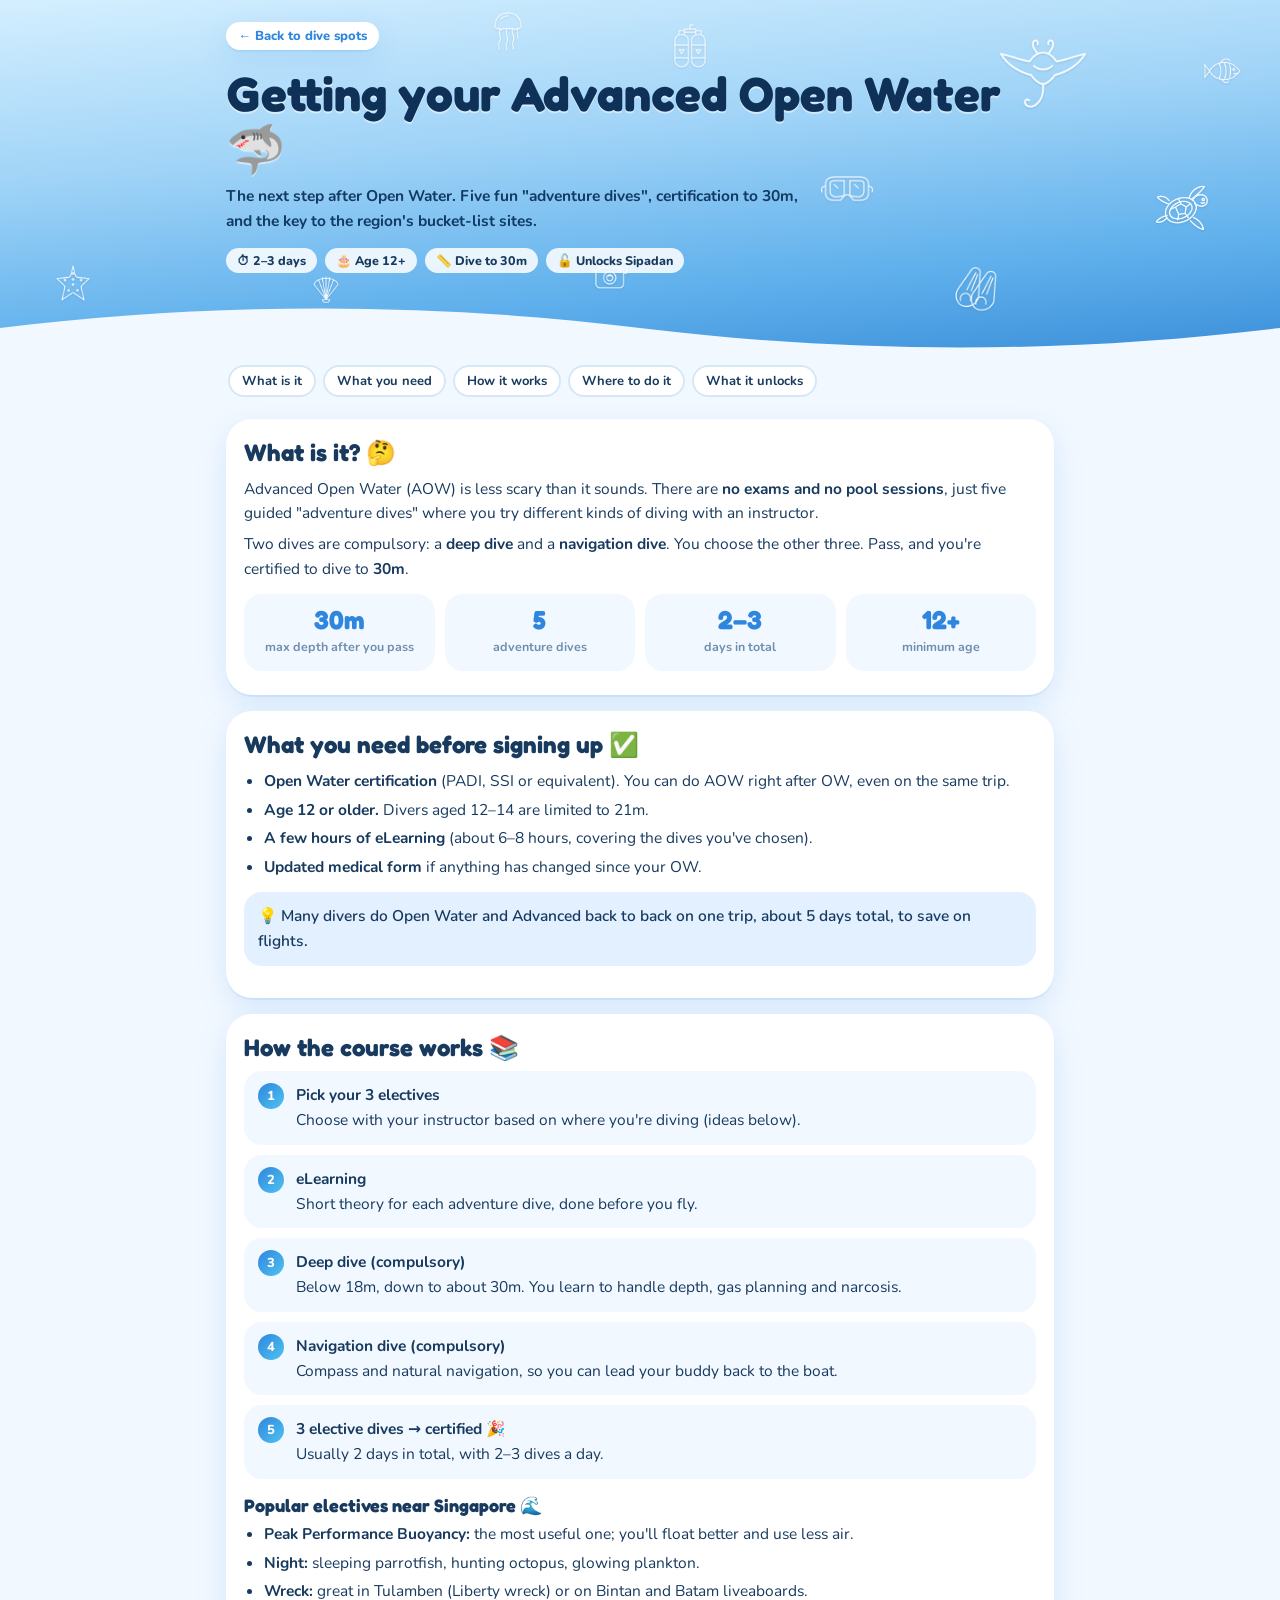
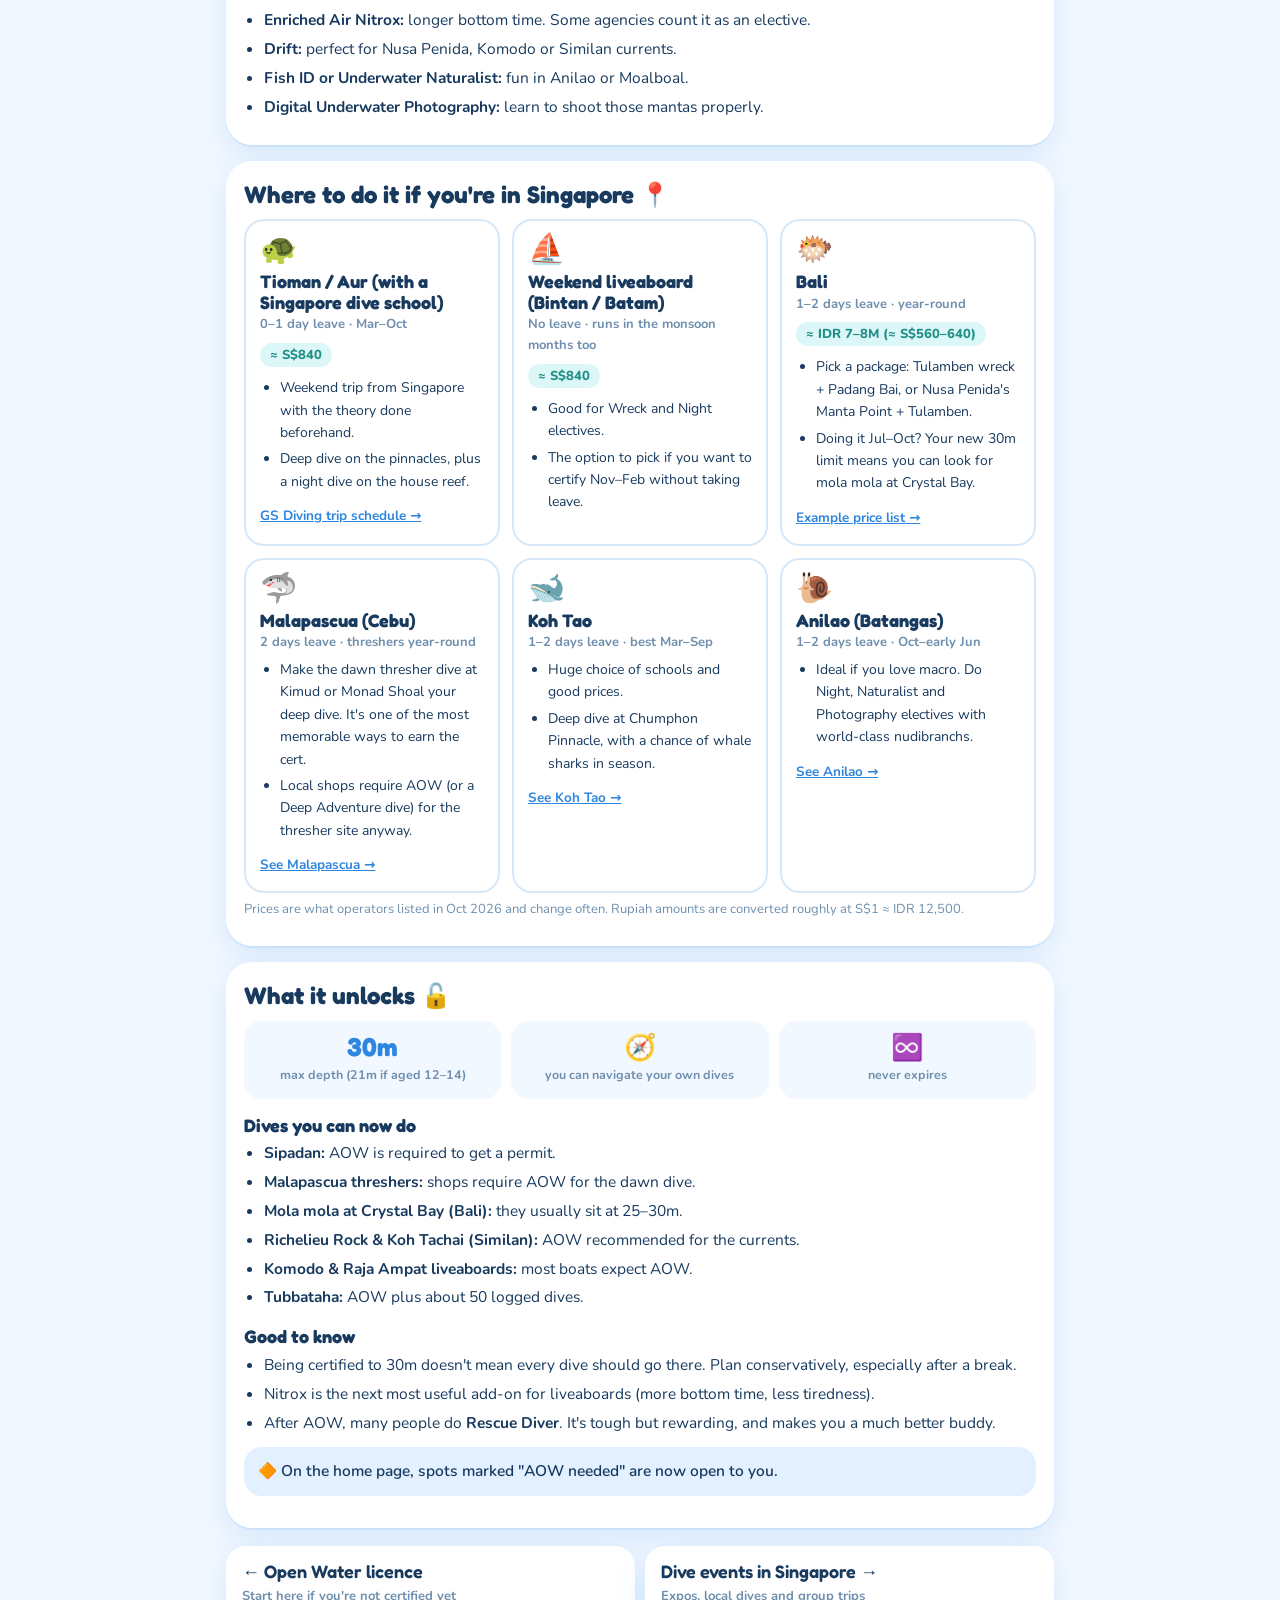
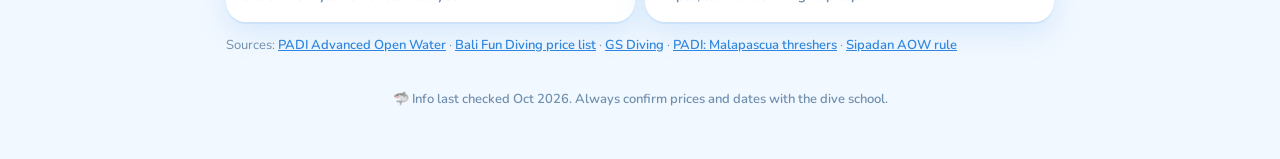
==== advanced-open-water.html @ 2d8421eb "Add files via upload" ====
<!doctype html>
<html lang="en">
<head>
<meta charset="utf-8">
<meta name="viewport" content="width=device-width, initial-scale=1">
<title>Advanced Open Water</title>
<meta name="description" content="How to get your Advanced Open Water scuba certification from Singapore: what it is, requirements, where to do it and what it unlocks.">
<link rel="preconnect" href="https://fonts.googleapis.com">
<link rel="preconnect" href="https://fonts.gstatic.com" crossorigin>
<link href="https://fonts.googleapis.com/css2?family=Fredoka:wght@500;600;700&family=Nunito:wght@400;600;700;800&display=swap" rel="stylesheet">
<link rel="stylesheet" href="pages.css">
</head>
<body>

<header class="hero">
  <div class="doodles"></div>
  <div class="wrap">
    <a class="back" href="index.html">← Back to dive spots</a>
    <h1>Getting your Advanced Open Water 🦈</h1>
    <p>The next step after Open Water. Five fun "adventure dives", certification to 30m, and the key to the region's bucket-list sites.</p>
    <div class="tagrow"><span>⏱ 2–3 days</span><span>🎂 Age 12+</span><span>📏 Dive to 30m</span><span>🔓 Unlocks Sipadan</span></div>
  </div>
  <div class="waves"><svg viewBox="0 0 1440 60" preserveAspectRatio="none"><path fill="#f2f8ff" d="M0,34 C120,8 240,8 360,34 C480,60 600,60 720,34 C840,8 960,8 1080,34 C1200,60 1320,60 1440,34 L1440,60 L0,60Z"/></svg></div>
</header>

<main class="wrap">
  <nav class="toc" aria-label="On this page">
    <a href="#what">What is it</a><a href="#need">What you need</a><a href="#how">How it works</a>
    <a href="#where">Where to do it</a><a href="#after">What it unlocks</a>
  </nav>

  <section class="block" id="what">
    <h2>What is it? 🤔</h2>
    <p>Advanced Open Water (AOW) is less scary than it sounds. There are <b>no exams and no pool sessions</b>, just five guided "adventure dives" where you try different kinds of diving with an instructor.</p>
    <p>Two dives are compulsory: a <b>deep dive</b> and a <b>navigation dive</b>. You choose the other three. Pass, and you're certified to dive to <b>30m</b>.</p>
    <div class="facts">
      <div class="fact"><span class="big">30m</span><small>max depth after you pass</small></div>
      <div class="fact"><span class="big">5</span><small>adventure dives</small></div>
      <div class="fact"><span class="big">2–3</span><small>days in total</small></div>
      <div class="fact"><span class="big">12+</span><small>minimum age</small></div>
    </div>
  </section>

  <section class="block" id="need">
    <h2>What you need before signing up ✅</h2>
    <ul>
      <li><b>Open Water certification</b> (PADI, SSI or equivalent). You can do AOW right after OW, even on the same trip.</li>
      <li><b>Age 12 or older.</b> Divers aged 12–14 are limited to 21m.</li>
      <li><b>A few hours of eLearning</b> (about 6–8 hours, covering the dives you've chosen).</li>
      <li><b>Updated medical form</b> if anything has changed since your OW.</li>
    </ul>
    <div class="callout">💡 Many divers do Open Water and Advanced back to back on one trip, about 5 days total, to save on flights.</div>
  </section>

  <section class="block" id="how">
    <h2>How the course works 📚</h2>
    <ol class="steps">
      <li><b>Pick your 3 electives</b>Choose with your instructor based on where you're diving (ideas below).</li>
      <li><b>eLearning</b>Short theory for each adventure dive, done before you fly.</li>
      <li><b>Deep dive (compulsory)</b>Below 18m, down to about 30m. You learn to handle depth, gas planning and narcosis.</li>
      <li><b>Navigation dive (compulsory)</b>Compass and natural navigation, so you can lead your buddy back to the boat.</li>
      <li><b>3 elective dives → certified 🎉</b>Usually 2 days in total, with 2–3 dives a day.</li>
    </ol>
    <h3>Popular electives near Singapore 🌊</h3>
    <ul>
      <li><b>Peak Performance Buoyancy:</b> the most useful one; you'll float better and use less air.</li>
      <li><b>Night:</b> sleeping parrotfish, hunting octopus, glowing plankton.</li>
      <li><b>Wreck:</b> great in Tulamben (Liberty wreck) or on Bintan and Batam liveaboards.</li>
      <li><b>Enriched Air Nitrox:</b> longer bottom time. Some agencies count it as an elective.</li>
      <li><b>Drift:</b> perfect for Nusa Penida, Komodo or Similan currents.</li>
      <li><b>Fish ID or Underwater Naturalist:</b> fun in Anilao or Moalboal.</li>
      <li><b>Digital Underwater Photography:</b> learn to shoot those mantas properly.</li>
    </ul>
  </section>

  <section class="block" id="where">
    <h2>Where to do it if you're in Singapore 📍</h2>
    <div class="places">

      <div class="place">
        <div class="emo">🐢</div>
        <h3>Tioman / Aur (with a Singapore dive school)</h3>
        <div class="meta">0–1 day leave · Mar–Oct</div>
        <span class="price">≈ S$840</span>
        <ul>
          <li>Weekend trip from Singapore with the theory done beforehand.</li>
          <li>Deep dive on the pinnacles, plus a night dive on the house reef.</li>
        </ul>
        <a class="go" href="https://gs-diving.com/scheduled-dive-trips/" target="_blank" rel="noopener">GS Diving trip schedule →</a>
      </div>

      <div class="place">
        <div class="emo">⛵</div>
        <h3>Weekend liveaboard (Bintan / Batam)</h3>
        <div class="meta">No leave · runs in the monsoon months too</div>
        <span class="price">≈ S$840</span>
        <ul>
          <li>Good for Wreck and Night electives.</li>
          <li>The option to pick if you want to certify Nov–Feb without taking leave.</li>
        </ul>
      </div>

      <div class="place">
        <div class="emo">🐡</div>
        <h3>Bali</h3>
        <div class="meta">1–2 days leave · year-round</div>
        <span class="price">≈ IDR 7–8M (≈ S$560–640)</span>
        <ul>
          <li>Pick a package: Tulamben wreck + Padang Bai, or Nusa Penida's Manta Point + Tulamben.</li>
          <li>Doing it Jul–Oct? Your new 30m limit means you can look for mola mola at Crystal Bay.</li>
        </ul>
        <a class="go" href="https://balifundiving.com/pricelist/" target="_blank" rel="noopener">Example price list →</a>
      </div>

      <div class="place">
        <div class="emo">🦈</div>
        <h3>Malapascua (Cebu)</h3>
        <div class="meta">2 days leave · threshers year-round</div>
        <ul>
          <li>Make the dawn thresher dive at Kimud or Monad Shoal your deep dive. It's one of the most memorable ways to earn the cert.</li>
          <li>Local shops require AOW (or a Deep Adventure dive) for the thresher site anyway.</li>
        </ul>
        <a class="go" href="index.html#spot-malapascua">See Malapascua →</a>
      </div>

      <div class="place">
        <div class="emo">🐋</div>
        <h3>Koh Tao</h3>
        <div class="meta">1–2 days leave · best Mar–Sep</div>
        <ul>
          <li>Huge choice of schools and good prices.</li>
          <li>Deep dive at Chumphon Pinnacle, with a chance of whale sharks in season.</li>
        </ul>
        <a class="go" href="index.html#spot-kohtao">See Koh Tao →</a>
      </div>

      <div class="place">
        <div class="emo">🐌</div>
        <h3>Anilao (Batangas)</h3>
        <div class="meta">1–2 days leave · Oct–early Jun</div>
        <ul>
          <li>Ideal if you love macro. Do Night, Naturalist and Photography electives with world-class nudibranchs.</li>
        </ul>
        <a class="go" href="index.html#spot-anilao">See Anilao →</a>
      </div>

    </div>
    <p class="sources">Prices are what operators listed in Oct 2026 and change often. Rupiah amounts are converted roughly at S$1 ≈ IDR 12,500.</p>
  </section>

  <section class="block" id="after">
    <h2>What it unlocks 🔓</h2>
    <div class="facts">
      <div class="fact"><span class="big">30m</span><small>max depth (21m if aged 12–14)</small></div>
      <div class="fact"><span class="big">🧭</span><small>you can navigate your own dives</small></div>
      <div class="fact"><span class="big">♾️</span><small>never expires</small></div>
    </div>
    <h3>Dives you can now do</h3>
    <ul>
      <li><b>Sipadan:</b> AOW is required to get a permit.</li>
      <li><b>Malapascua threshers:</b> shops require AOW for the dawn dive.</li>
      <li><b>Mola mola at Crystal Bay (Bali):</b> they usually sit at 25–30m.</li>
      <li><b>Richelieu Rock & Koh Tachai (Similan):</b> AOW recommended for the currents.</li>
      <li><b>Komodo & Raja Ampat liveaboards:</b> most boats expect AOW.</li>
      <li><b>Tubbataha:</b> AOW plus about 50 logged dives.</li>
    </ul>
    <h3>Good to know</h3>
    <ul>
      <li>Being certified to 30m doesn't mean every dive should go there. Plan conservatively, especially after a break.</li>
      <li>Nitrox is the next most useful add-on for liveaboards (more bottom time, less tiredness).</li>
      <li>After AOW, many people do <b>Rescue Diver</b>. It's tough but rewarding, and makes you a much better buddy.</li>
    </ul>
    <div class="callout">🔶 On the home page, spots marked "AOW needed" are now open to you.</div>
  </section>

  <div class="next">
    <a href="open-water.html"><b>← Open Water licence</b><span>Start here if you're not certified yet</span></a>
    <a href="events.html"><b>Dive events in Singapore →</b><span>Expos, local dives and group trips</span></a>
  </div>

  <p class="sources">Sources: <a href="https://padi.com/courses/advanced-open-water" target="_blank" rel="noopener">PADI Advanced Open Water</a> · <a href="https://balifundiving.com/pricelist/" target="_blank" rel="noopener">Bali Fun Diving price list</a> · <a href="https://gs-diving.com/scheduled-dive-trips/" target="_blank" rel="noopener">GS Diving</a> · <a href="https://blog.padi.com/?p=60739" target="_blank" rel="noopener">PADI: Malapascua threshers</a> · <a href="https://stingynomads.com/dive-sipadan-budget-guide/" target="_blank" rel="noopener">Sipadan AOW rule</a></p>
</main>

<footer>🦈 Info last checked Oct 2026. Always confirm prices and dates with the dive school.</footer>
<script src="pages.js"></script>
</body>
</html>
---- pages.css ----
/* Shared styles for the FYI pages (open-water.html, advanced-open-water.html, events.html) */
:root{
  color-scheme: light;
  --bg:#f2f8ff; --surface:#fff; --ink:#173a5e; --muted:#6f8fae; --line:#d6e8f8;
  --blue:#2f86de; --blue-soft:#e2f0ff; --aqua:#3fcfd6; --aqua-soft:#dcf7f8;
  --best:#22c3a6; --ok:#ffbd4f; --orange:#e0623a; --orange-soft:#ffe6dc;
  --shadow:0 2px 0 rgba(47,134,222,.10), 0 10px 30px rgba(63,150,230,.16);
}
*{box-sizing:border-box}
html{scroll-behavior:smooth}
html,body{margin:0}
body{background:var(--bg);color:var(--ink);font:15.5px/1.6 Nunito,system-ui,sans-serif;overflow-x:hidden}
a{color:var(--blue);font-weight:700}
h1,h2,h3{font-family:Fredoka,Nunito,sans-serif;line-height:1.15}
.wrap{max-width:860px;margin:0 auto;padding:0 16px}

/* hero */
.hero{position:relative;overflow:hidden;background:linear-gradient(175deg,#d4efff 0%,#9fd3f7 40%,#5fb0ec 75%,#3b8fd9 100%);padding:22px 0 80px}
.hero .back{position:relative;z-index:2;display:inline-block;background:#fff;color:var(--blue);text-decoration:none;border-radius:999px;padding:5px 12px;font:800 13px Nunito;box-shadow:var(--shadow);margin-bottom:16px}
.hero .back:hover{transform:translateX(-2px)}
.hero h1{position:relative;z-index:2;font-size:clamp(30px,6.5vw,48px);margin:0 0 8px;color:#0f3157;text-shadow:0 2px 0 rgba(255,255,255,.5)}
.hero p{position:relative;z-index:2;margin:0;max-width:600px;font-weight:700;color:#123a63}
.hero .tagrow{position:relative;z-index:2;display:flex;gap:8px;flex-wrap:wrap;margin-top:14px}
.hero .tagrow span{background:rgba(255,255,255,.85);border-radius:999px;padding:4px 11px;font:800 12.5px Nunito}
.waves{position:absolute;left:0;right:0;bottom:-1px;height:60px;z-index:3}
.waves svg{width:200%;height:100%;animation:wave 12s linear infinite}
.doodles{position:absolute;inset:0;z-index:1;pointer-events:none}
.doodles span{position:absolute;display:block;animation:floaty 7s ease-in-out infinite;opacity:.9}
.doodles img{width:100%;height:100%;object-fit:contain;display:block;filter:drop-shadow(0 1px 1px rgba(15,49,87,.15))}
@media (max-width:600px){.doodles .hide-sm{display:none}}

/* jump nav */
.toc{display:flex;gap:7px;overflow-x:auto;scrollbar-width:none;padding:12px 2px 6px;position:sticky;top:0;background:var(--bg);z-index:10}
.toc::-webkit-scrollbar{display:none}
.toc a{flex:0 0 auto;text-decoration:none;border:2px solid var(--line);background:#fff;color:var(--ink);padding:5px 12px;border-radius:999px;font:700 13px Nunito}
.toc a:hover{border-color:var(--blue);color:var(--blue)}

/* sections */
section.block{background:var(--surface);border-radius:26px;box-shadow:var(--shadow);padding:20px 18px;margin:16px 0;scroll-margin-top:60px;opacity:0;transform:translateY(18px);transition:opacity .5s, transform .5s}
section.block.in{opacity:1;transform:none}
section.block h2{font-size:24px;margin:0 0 10px}
section.block h3{font-size:18px;margin:16px 0 6px}
section.block p{margin:6px 0}
section.block ul,section.block ol{padding-left:20px;margin:6px 0}
section.block li{margin:4px 0}

.facts{display:grid;grid-template-columns:repeat(auto-fit,minmax(140px,1fr));gap:10px;margin:12px 0 4px}
.fact{background:var(--bg);border-radius:18px;padding:12px;text-align:center}
.fact .big{font:700 26px Fredoka,sans-serif;color:var(--blue);display:block;line-height:1.1}
.fact small{color:var(--muted);font-weight:700;font-size:12.5px}

.steps{list-style:none;padding:0 !important;counter-reset:s;display:grid;gap:10px}
.steps li{background:var(--bg);border-radius:18px;padding:12px 14px 12px 52px;position:relative;counter-increment:s;margin:0 !important}
.steps li::before{content:counter(s);position:absolute;left:14px;top:12px;width:26px;height:26px;border-radius:50%;background:linear-gradient(135deg,#2f86de,#4fc3f0);color:#fff;font:800 13px Nunito;display:grid;place-items:center}
.steps b{display:block}

.places{display:grid;gap:12px;grid-template-columns:repeat(auto-fill,minmax(250px,1fr));margin-top:10px}
.place{border:2px solid var(--line);border-radius:20px;padding:14px;background:#fff;transition:transform .25s, border-color .25s}
.place:hover{transform:translateY(-4px);border-color:var(--blue)}
.place .emo{font-size:30px;line-height:1}
.place h3{margin:6px 0 2px !important}
.place .meta{color:var(--muted);font-size:13px;font-weight:700}
.place .price{display:inline-block;margin:8px 0 4px;background:var(--aqua-soft);color:#1f8f86;font:800 13px Nunito;padding:3px 10px;border-radius:999px}
.place ul{font-size:14px}
.place .go{display:inline-block;margin-top:6px;font-size:13.5px}

.callout{background:var(--blue-soft);border-radius:18px;padding:12px 14px;margin:12px 0;font-weight:600}
.callout.warn{background:#fff4dc}
.compare{width:100%;border-collapse:separate;border-spacing:0;font-size:14px;margin-top:8px;overflow:hidden;border-radius:16px;border:2px solid var(--line)}
.compare th,.compare td{padding:9px 10px;text-align:left;border-bottom:1px solid var(--line)}
.compare th{background:var(--blue-soft);font:800 13px Nunito}
.compare tr:last-child td{border-bottom:0}
.table-scroll{overflow-x:auto}

.sources{font-size:13px;color:var(--muted)}
.sources a{font-weight:600}
.next{display:grid;gap:10px;grid-template-columns:repeat(auto-fit,minmax(220px,1fr));margin:18px 0 10px}
.next a{display:block;text-decoration:none;background:#fff;border-radius:20px;padding:14px 16px;box-shadow:var(--shadow);color:var(--ink)}
.next a b{display:block;font:600 18px Fredoka}
.next a span{color:var(--muted);font-size:13px;font-weight:700}
footer{color:var(--muted);font-size:13px;font-weight:600;padding:20px 0 50px;text-align:center}

@keyframes wave{from{transform:translateX(0)}to{transform:translateX(-50%)}}
@keyframes floaty{0%,100%{transform:translateY(0) rotate(var(--r,0deg))}50%{transform:translateY(-10px) rotate(calc(var(--r,0deg) + 6deg))}}
@media (prefers-reduced-motion: reduce){*,*::before,*::after{animation:none !important;transition:none !important}section.block{opacity:1;transform:none}}
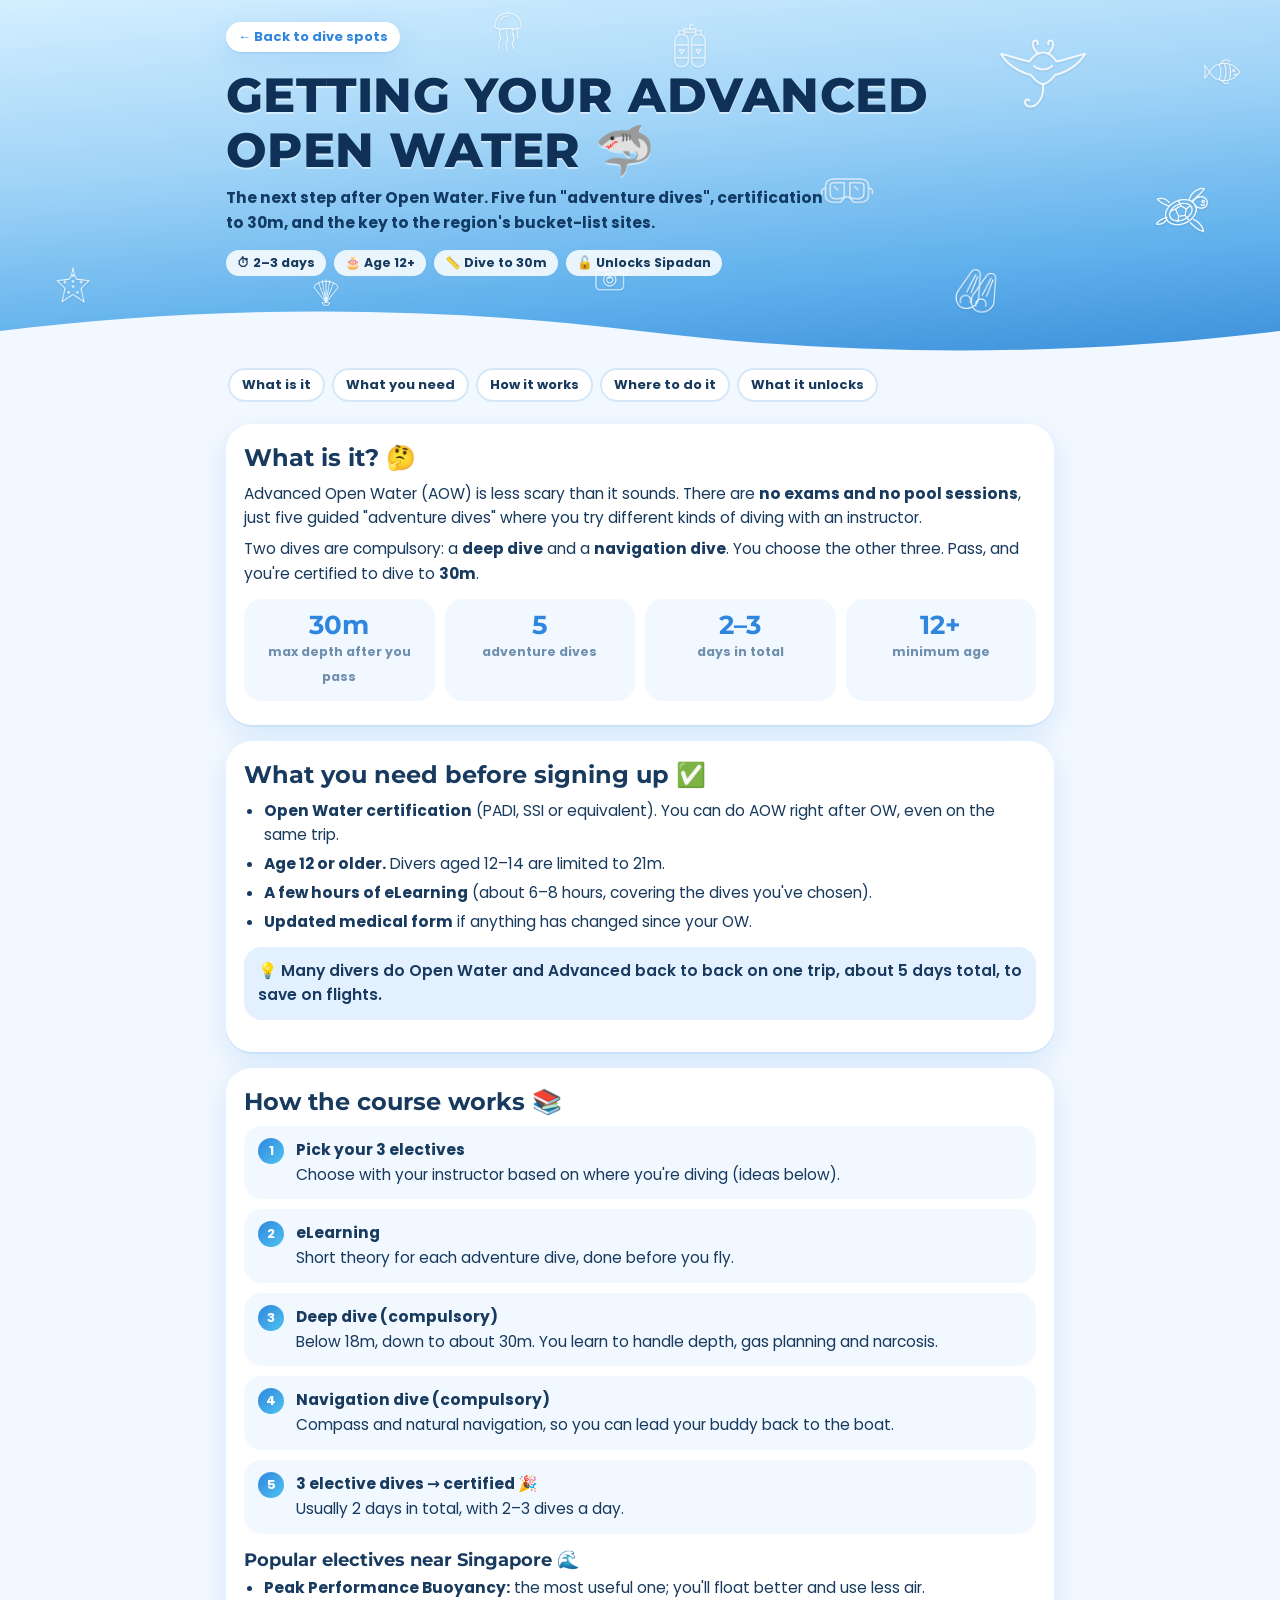
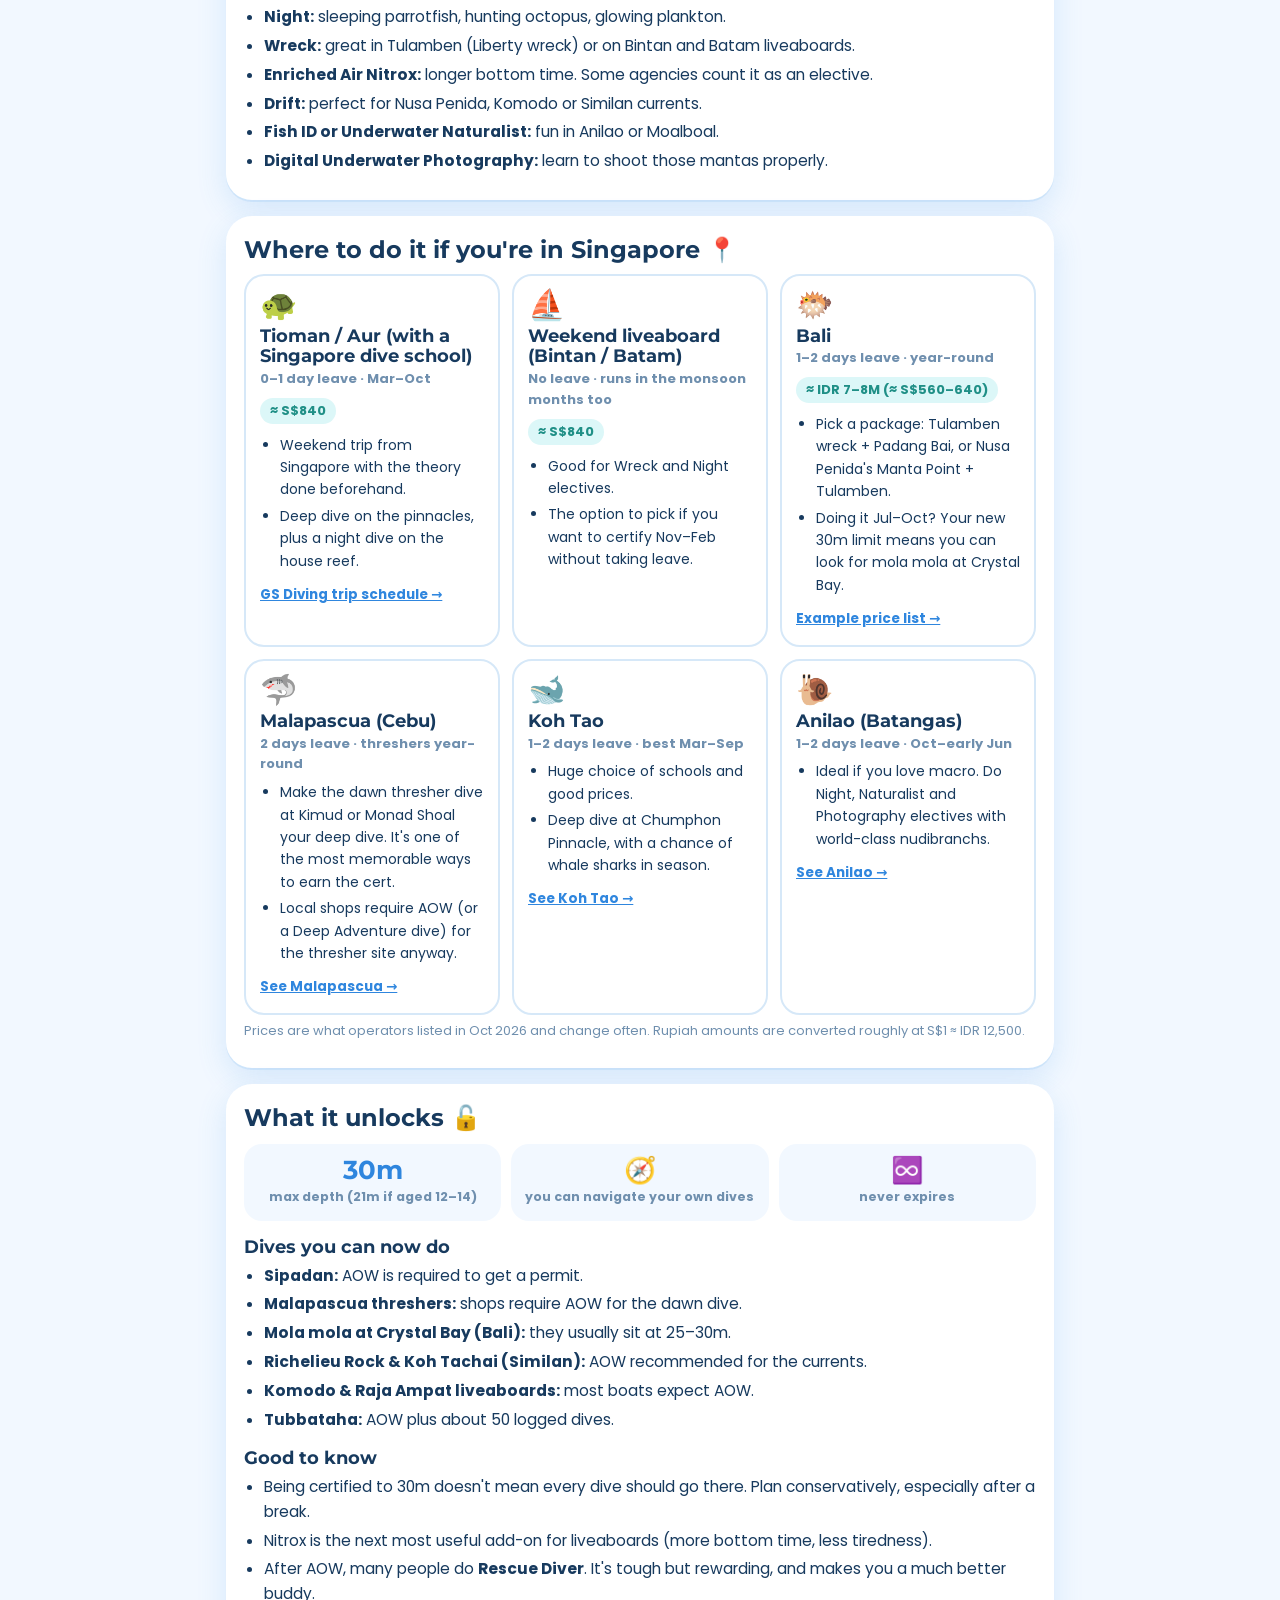
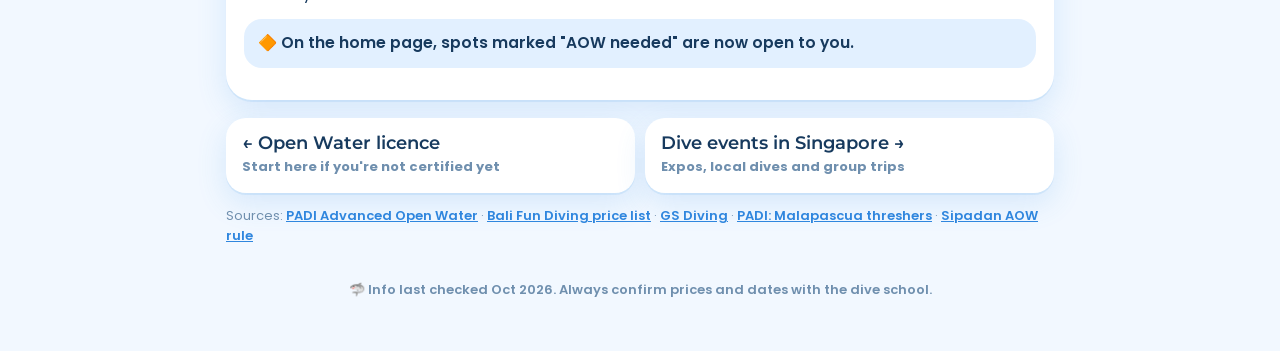
==== commit 669c9936: "Add files via upload" ====
--- a/advanced-open-water.html
+++ b/advanced-open-water.html
@@ -7,7 +7,7 @@
 <meta name="description" content="How to get your Advanced Open Water scuba certification from Singapore: what it is, requirements, where to do it and what it unlocks.">
 <link rel="preconnect" href="https://fonts.googleapis.com">
 <link rel="preconnect" href="https://fonts.gstatic.com" crossorigin>
-<link href="https://fonts.googleapis.com/css2?family=Fredoka:wght@500;600;700&family=Nunito:wght@400;600;700;800&display=swap" rel="stylesheet">
+<link href="https://fonts.googleapis.com/css2?family=Montserrat:wght@600;700;800&family=Poppins:wght@400;500;600;700&display=swap" rel="stylesheet">
 <link rel="stylesheet" href="pages.css">
 </head>
 <body>
--- a/pages.css
+++ b/pages.css
@@ -9,19 +9,19 @@
 *{box-sizing:border-box}
 html{scroll-behavior:smooth}
 html,body{margin:0}
-body{background:var(--bg);color:var(--ink);font:15.5px/1.6 Nunito,system-ui,sans-serif;overflow-x:hidden}
+body{background:var(--bg);color:var(--ink);font:15.5px/1.6 Poppins,system-ui,sans-serif;overflow-x:hidden}
 a{color:var(--blue);font-weight:700}
-h1,h2,h3{font-family:Fredoka,Nunito,sans-serif;line-height:1.15}
+h1,h2,h3{font-family:Montserrat,sans-serif;line-height:1.15}
 .wrap{max-width:860px;margin:0 auto;padding:0 16px}
 
 /* hero */
 .hero{position:relative;overflow:hidden;background:linear-gradient(175deg,#d4efff 0%,#9fd3f7 40%,#5fb0ec 75%,#3b8fd9 100%);padding:22px 0 80px}
-.hero .back{position:relative;z-index:2;display:inline-block;background:#fff;color:var(--blue);text-decoration:none;border-radius:999px;padding:5px 12px;font:800 13px Nunito;box-shadow:var(--shadow);margin-bottom:16px}
+.hero .back{position:relative;z-index:2;display:inline-block;background:#fff;color:var(--blue);text-decoration:none;border-radius:999px;padding:5px 12px;font:700 13px Poppins;box-shadow:var(--shadow);margin-bottom:16px}
 .hero .back:hover{transform:translateX(-2px)}
 .hero h1{position:relative;z-index:2;font-size:clamp(30px,6.5vw,48px);margin:0 0 8px;color:#0f3157;text-shadow:0 2px 0 rgba(255,255,255,.5)}
 .hero p{position:relative;z-index:2;margin:0;max-width:600px;font-weight:700;color:#123a63}
 .hero .tagrow{position:relative;z-index:2;display:flex;gap:8px;flex-wrap:wrap;margin-top:14px}
-.hero .tagrow span{background:rgba(255,255,255,.85);border-radius:999px;padding:4px 11px;font:800 12.5px Nunito}
+.hero .tagrow span{background:rgba(255,255,255,.85);border-radius:999px;padding:4px 11px;font:700 12.5px Poppins}
 .waves{position:absolute;left:0;right:0;bottom:-1px;height:60px;z-index:3}
 .waves svg{width:200%;height:100%;animation:wave 12s linear infinite}
 .doodles{position:absolute;inset:0;z-index:1;pointer-events:none}
@@ -32,7 +32,7 @@
 /* jump nav */
 .toc{display:flex;gap:7px;overflow-x:auto;scrollbar-width:none;padding:12px 2px 6px;position:sticky;top:0;background:var(--bg);z-index:10}
 .toc::-webkit-scrollbar{display:none}
-.toc a{flex:0 0 auto;text-decoration:none;border:2px solid var(--line);background:#fff;color:var(--ink);padding:5px 12px;border-radius:999px;font:700 13px Nunito}
+.toc a{flex:0 0 auto;text-decoration:none;border:2px solid var(--line);background:#fff;color:var(--ink);padding:5px 12px;border-radius:999px;font:700 13px Poppins}
 .toc a:hover{border-color:var(--blue);color:var(--blue)}
 
 /* sections */
@@ -46,12 +46,12 @@
 
 .facts{display:grid;grid-template-columns:repeat(auto-fit,minmax(140px,1fr));gap:10px;margin:12px 0 4px}
 .fact{background:var(--bg);border-radius:18px;padding:12px;text-align:center}
-.fact .big{font:700 26px Fredoka,sans-serif;color:var(--blue);display:block;line-height:1.1}
+.fact .big{font:700 26px Montserrat,sans-serif;color:var(--blue);display:block;line-height:1.1}
 .fact small{color:var(--muted);font-weight:700;font-size:12.5px}
 
 .steps{list-style:none;padding:0 !important;counter-reset:s;display:grid;gap:10px}
 .steps li{background:var(--bg);border-radius:18px;padding:12px 14px 12px 52px;position:relative;counter-increment:s;margin:0 !important}
-.steps li::before{content:counter(s);position:absolute;left:14px;top:12px;width:26px;height:26px;border-radius:50%;background:linear-gradient(135deg,#2f86de,#4fc3f0);color:#fff;font:800 13px Nunito;display:grid;place-items:center}
+.steps li::before{content:counter(s);position:absolute;left:14px;top:12px;width:26px;height:26px;border-radius:50%;background:linear-gradient(135deg,#2f86de,#4fc3f0);color:#fff;font:700 13px Poppins;display:grid;place-items:center}
 .steps b{display:block}
 
 .places{display:grid;gap:12px;grid-template-columns:repeat(auto-fill,minmax(250px,1fr));margin-top:10px}
@@ -60,7 +60,7 @@
 .place .emo{font-size:30px;line-height:1}
 .place h3{margin:6px 0 2px !important}
 .place .meta{color:var(--muted);font-size:13px;font-weight:700}
-.place .price{display:inline-block;margin:8px 0 4px;background:var(--aqua-soft);color:#1f8f86;font:800 13px Nunito;padding:3px 10px;border-radius:999px}
+.place .price{display:inline-block;margin:8px 0 4px;background:var(--aqua-soft);color:#1f8f86;font:700 13px Poppins;padding:3px 10px;border-radius:999px}
 .place ul{font-size:14px}
 .place .go{display:inline-block;margin-top:6px;font-size:13.5px}
 
@@ -68,7 +68,7 @@
 .callout.warn{background:#fff4dc}
 .compare{width:100%;border-collapse:separate;border-spacing:0;font-size:14px;margin-top:8px;overflow:hidden;border-radius:16px;border:2px solid var(--line)}
 .compare th,.compare td{padding:9px 10px;text-align:left;border-bottom:1px solid var(--line)}
-.compare th{background:var(--blue-soft);font:800 13px Nunito}
+.compare th{background:var(--blue-soft);font:700 13px Poppins}
 .compare tr:last-child td{border-bottom:0}
 .table-scroll{overflow-x:auto}
 
@@ -76,10 +76,14 @@
 .sources a{font-weight:600}
 .next{display:grid;gap:10px;grid-template-columns:repeat(auto-fit,minmax(220px,1fr));margin:18px 0 10px}
 .next a{display:block;text-decoration:none;background:#fff;border-radius:20px;padding:14px 16px;box-shadow:var(--shadow);color:var(--ink)}
-.next a b{display:block;font:600 18px Fredoka}
+.next a b{display:block;font:600 18px Montserrat}
 .next a span{color:var(--muted);font-size:13px;font-weight:700}
 footer{color:var(--muted);font-size:13px;font-weight:600;padding:20px 0 50px;text-align:center}
 
 @keyframes wave{from{transform:translateX(0)}to{transform:translateX(-50%)}}
 @keyframes floaty{0%,100%{transform:translateY(0) rotate(var(--r,0deg))}50%{transform:translateY(-10px) rotate(calc(var(--r,0deg) + 6deg))}}
 @media (prefers-reduced-motion: reduce){*,*::before,*::after{animation:none !important;transition:none !important}section.block{opacity:1;transform:none}}
+
+body{animation:pageIn .9s ease both}
+@keyframes pageIn{from{opacity:0;transform:translateY(8px)}to{opacity:1;transform:none}}
+.hero h1{font-weight:800;text-transform:uppercase;letter-spacing:.01em}
